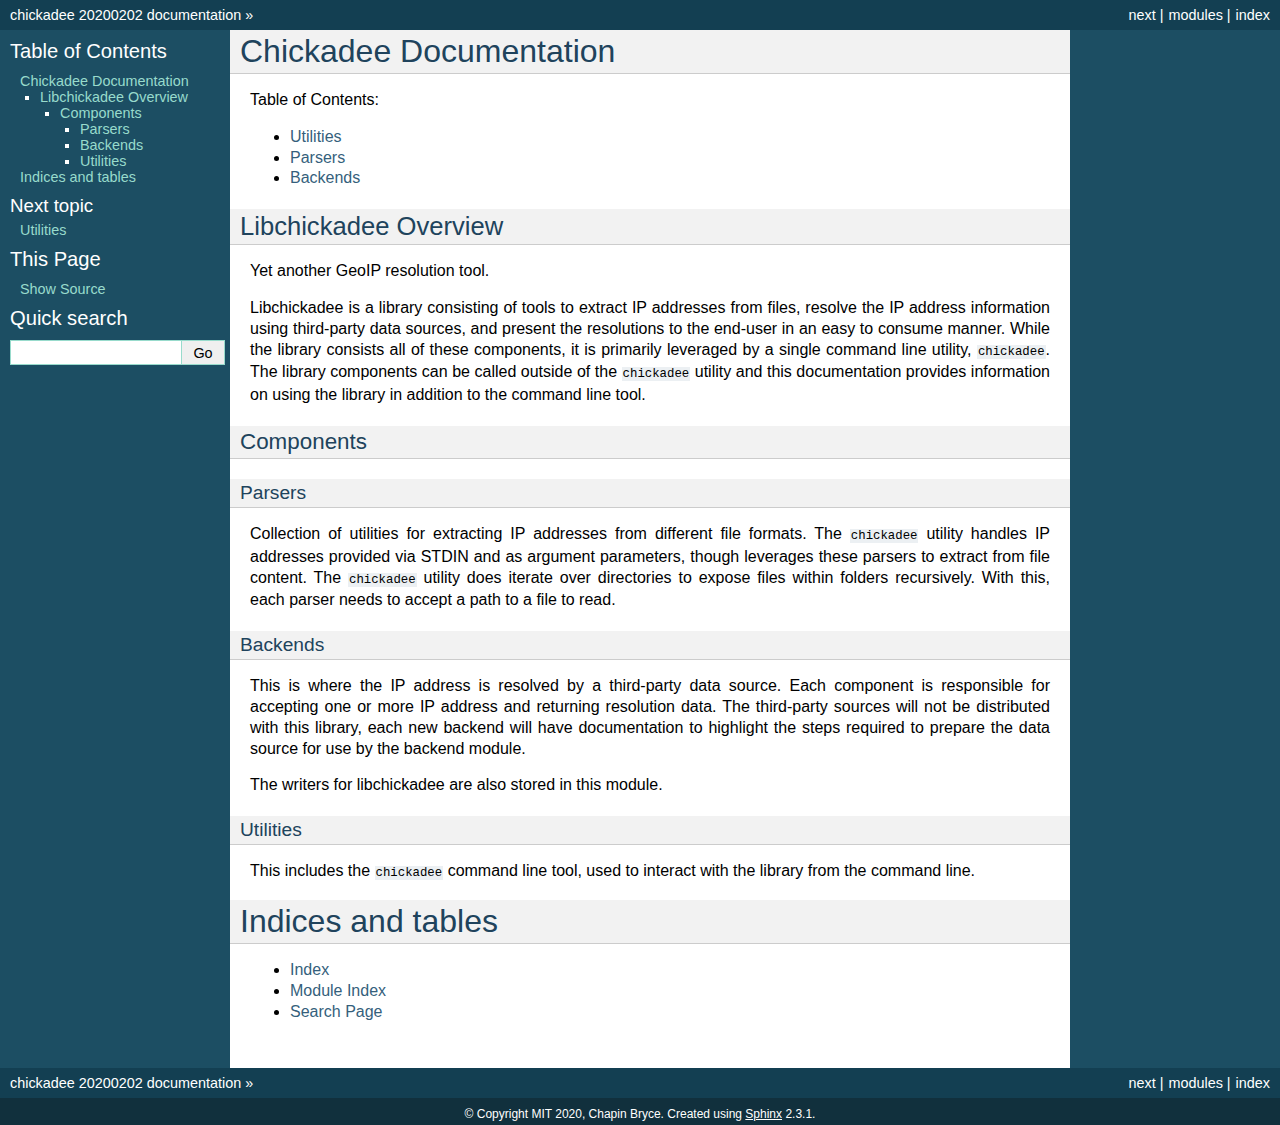
==== docs/index.html @ fbd3fe8a "Added generated documentation" ====
<!DOCTYPE html>

<html xmlns="http://www.w3.org/1999/xhtml">
  <head>
    <meta charset="utf-8" />
    <title>Chickadee Documentation &#8212; chickadee 20200202 documentation</title>
    <link rel="stylesheet" href="_static/classic.css" type="text/css" />
    <link rel="stylesheet" href="_static/pygments.css" type="text/css" />
    
    <script type="text/javascript" id="documentation_options" data-url_root="./" src="_static/documentation_options.js"></script>
    <script type="text/javascript" src="_static/jquery.js"></script>
    <script type="text/javascript" src="_static/underscore.js"></script>
    <script type="text/javascript" src="_static/doctools.js"></script>
    <script type="text/javascript" src="_static/language_data.js"></script>
    
    <link rel="index" title="Index" href="genindex.html" />
    <link rel="search" title="Search" href="search.html" />
    <link rel="next" title="Utilities" href="utilities.html" /> 
  </head><body>
    <div class="related" role="navigation" aria-label="related navigation">
      <h3>Navigation</h3>
      <ul>
        <li class="right" style="margin-right: 10px">
          <a href="genindex.html" title="General Index"
             accesskey="I">index</a></li>
        <li class="right" >
          <a href="py-modindex.html" title="Python Module Index"
             >modules</a> |</li>
        <li class="right" >
          <a href="utilities.html" title="Utilities"
             accesskey="N">next</a> |</li>
        <li class="nav-item nav-item-0"><a href="#">chickadee 20200202 documentation</a> &#187;</li> 
      </ul>
    </div>  

    <div class="document">
      <div class="documentwrapper">
        <div class="bodywrapper">
          <div class="body" role="main">
            
  <div class="section" id="chickadee-documentation">
<h1>Chickadee Documentation<a class="headerlink" href="#chickadee-documentation" title="Permalink to this headline">¶</a></h1>
<div class="toctree-wrapper compound">
<p class="caption"><span class="caption-text">Table of Contents:</span></p>
<ul>
<li class="toctree-l1"><a class="reference internal" href="utilities.html">Utilities</a></li>
<li class="toctree-l1"><a class="reference internal" href="parsers.html">Parsers</a></li>
<li class="toctree-l1"><a class="reference internal" href="backends.html">Backends</a></li>
</ul>
</div>
<span class="target" id="module-libchickadee"></span><div class="section" id="libchickadee-overview">
<h2>Libchickadee Overview<a class="headerlink" href="#libchickadee-overview" title="Permalink to this headline">¶</a></h2>
<p>Yet another GeoIP resolution tool.</p>
<p>Libchickadee is a library consisting of tools to extract IP addresses from
files, resolve the IP address information using third-party data sources, and
present the resolutions to the end-user in an easy to consume manner. While the
library consists all of these components, it is primarily leveraged by a single
command line utility, <code class="docutils literal notranslate"><span class="pre">chickadee</span></code>. The library components can be called
outside of the <code class="docutils literal notranslate"><span class="pre">chickadee</span></code> utility and this documentation provides
information on using the library in addition to the command line tool.</p>
<div class="section" id="components">
<h3>Components<a class="headerlink" href="#components" title="Permalink to this headline">¶</a></h3>
<div class="section" id="parsers">
<h4>Parsers<a class="headerlink" href="#parsers" title="Permalink to this headline">¶</a></h4>
<p>Collection of utilities for extracting IP addresses from different file
formats. The <code class="docutils literal notranslate"><span class="pre">chickadee</span></code> utility handles IP addresses provided via STDIN
and as argument parameters, though leverages these parsers to extract from
file content. The <code class="docutils literal notranslate"><span class="pre">chickadee</span></code> utility does iterate over directories to
expose files within folders recursively. With this, each parser needs to
accept a path to a file to read.</p>
</div>
<div class="section" id="backends">
<h4>Backends<a class="headerlink" href="#backends" title="Permalink to this headline">¶</a></h4>
<p>This is where the IP address is resolved by a third-party data source. Each
component is responsible for accepting one or more IP address and returning
resolution data. The third-party sources will not be distributed with this
library, each new backend will have documentation to highlight the steps
required to prepare the data source for use by the backend module.</p>
<p>The writers for libchickadee are also stored in this module.</p>
</div>
<div class="section" id="utilities">
<h4>Utilities<a class="headerlink" href="#utilities" title="Permalink to this headline">¶</a></h4>
<p>This includes the <code class="docutils literal notranslate"><span class="pre">chickadee</span></code> command line tool, used to interact with the
library from the command line.</p>
</div>
</div>
</div>
</div>
<div class="section" id="indices-and-tables">
<h1>Indices and tables<a class="headerlink" href="#indices-and-tables" title="Permalink to this headline">¶</a></h1>
<ul class="simple">
<li><p><a class="reference internal" href="genindex.html"><span class="std std-ref">Index</span></a></p></li>
<li><p><a class="reference internal" href="py-modindex.html"><span class="std std-ref">Module Index</span></a></p></li>
<li><p><a class="reference internal" href="search.html"><span class="std std-ref">Search Page</span></a></p></li>
</ul>
</div>


          </div>
        </div>
      </div>
      <div class="sphinxsidebar" role="navigation" aria-label="main navigation">
        <div class="sphinxsidebarwrapper">
  <h3><a href="#">Table of Contents</a></h3>
  <ul>
<li><a class="reference internal" href="#">Chickadee Documentation</a><ul>
<li><a class="reference internal" href="#libchickadee-overview">Libchickadee Overview</a><ul>
<li><a class="reference internal" href="#components">Components</a><ul>
<li><a class="reference internal" href="#parsers">Parsers</a></li>
<li><a class="reference internal" href="#backends">Backends</a></li>
<li><a class="reference internal" href="#utilities">Utilities</a></li>
</ul>
</li>
</ul>
</li>
</ul>
</li>
<li><a class="reference internal" href="#indices-and-tables">Indices and tables</a></li>
</ul>

  <h4>Next topic</h4>
  <p class="topless"><a href="utilities.html"
                        title="next chapter">Utilities</a></p>
  <div role="note" aria-label="source link">
    <h3>This Page</h3>
    <ul class="this-page-menu">
      <li><a href="_sources/index.rst.txt"
            rel="nofollow">Show Source</a></li>
    </ul>
   </div>
<div id="searchbox" style="display: none" role="search">
  <h3 id="searchlabel">Quick search</h3>
    <div class="searchformwrapper">
    <form class="search" action="search.html" method="get">
      <input type="text" name="q" aria-labelledby="searchlabel" />
      <input type="submit" value="Go" />
    </form>
    </div>
</div>
<script type="text/javascript">$('#searchbox').show(0);</script>
        </div>
      </div>
      <div class="clearer"></div>
    </div>
    <div class="related" role="navigation" aria-label="related navigation">
      <h3>Navigation</h3>
      <ul>
        <li class="right" style="margin-right: 10px">
          <a href="genindex.html" title="General Index"
             >index</a></li>
        <li class="right" >
          <a href="py-modindex.html" title="Python Module Index"
             >modules</a> |</li>
        <li class="right" >
          <a href="utilities.html" title="Utilities"
             >next</a> |</li>
        <li class="nav-item nav-item-0"><a href="#">chickadee 20200202 documentation</a> &#187;</li> 
      </ul>
    </div>
    <div class="footer" role="contentinfo">
        &#169; Copyright MIT 2020, Chapin Bryce.
      Created using <a href="http://sphinx-doc.org/">Sphinx</a> 2.3.1.
    </div>
  </body>
</html>
---- docs/_static/classic.css ----
/*
 * classic.css_t
 * ~~~~~~~~~~~~~
 *
 * Sphinx stylesheet -- classic theme.
 *
 * :copyright: Copyright 2007-2019 by the Sphinx team, see AUTHORS.
 * :license: BSD, see LICENSE for details.
 *
 */

@import url("basic.css");

/* -- page layout ----------------------------------------------------------- */

html {
    /* CSS hack for macOS's scrollbar (see #1125) */
    background-color: #FFFFFF;
}

body {
    font-family: sans-serif;
    font-size: 100%;
    background-color: #11303d;
    color: #000;
    margin: 0;
    padding: 0;
}

div.document {
    background-color: #1c4e63;
}

div.documentwrapper {
    float: left;
    width: 100%;
}

div.bodywrapper {
    margin: 0 0 0 230px;
}

div.body {
    background-color: #ffffff;
    color: #000000;
    padding: 0 20px 30px 20px;
}

div.footer {
    color: #ffffff;
    width: 100%;
    padding: 9px 0 9px 0;
    text-align: center;
    font-size: 75%;
}

div.footer a {
    color: #ffffff;
    text-decoration: underline;
}

div.related {
    background-color: #133f52;
    line-height: 30px;
    color: #ffffff;
}

div.related a {
    color: #ffffff;
}

div.sphinxsidebar {
}

div.sphinxsidebar h3 {
    font-family: 'Trebuchet MS', sans-serif;
    color: #ffffff;
    font-size: 1.4em;
    font-weight: normal;
    margin: 0;
    padding: 0;
}

div.sphinxsidebar h3 a {
    color: #ffffff;
}

div.sphinxsidebar h4 {
    font-family: 'Trebuchet MS', sans-serif;
    color: #ffffff;
    font-size: 1.3em;
    font-weight: normal;
    margin: 5px 0 0 0;
    padding: 0;
}

div.sphinxsidebar p {
    color: #ffffff;
}

div.sphinxsidebar p.topless {
    margin: 5px 10px 10px 10px;
}

div.sphinxsidebar ul {
    margin: 10px;
    padding: 0;
    color: #ffffff;
}

div.sphinxsidebar a {
    color: #98dbcc;
}

div.sphinxsidebar input {
    border: 1px solid #98dbcc;
    font-family: sans-serif;
    font-size: 1em;
}



/* -- hyperlink styles ------------------------------------------------------ */

a {
    color: #355f7c;
    text-decoration: none;
}

a:visited {
    color: #355f7c;
    text-decoration: none;
}

a:hover {
    text-decoration: underline;
}



/* -- body styles ----------------------------------------------------------- */

div.body h1,
div.body h2,
div.body h3,
div.body h4,
div.body h5,
div.body h6 {
    font-family: 'Trebuchet MS', sans-serif;
    background-color: #f2f2f2;
    font-weight: normal;
    color: #20435c;
    border-bottom: 1px solid #ccc;
    margin: 20px -20px 10px -20px;
    padding: 3px 0 3px 10px;
}

div.body h1 { margin-top: 0; font-size: 200%; }
div.body h2 { font-size: 160%; }
div.body h3 { font-size: 140%; }
div.body h4 { font-size: 120%; }
div.body h5 { font-size: 110%; }
div.body h6 { font-size: 100%; }

a.headerlink {
    color: #c60f0f;
    font-size: 0.8em;
    padding: 0 4px 0 4px;
    text-decoration: none;
}

a.headerlink:hover {
    background-color: #c60f0f;
    color: white;
}

div.body p, div.body dd, div.body li, div.body blockquote {
    text-align: justify;
    line-height: 130%;
}

div.admonition p.admonition-title + p {
    display: inline;
}

div.admonition p {
    margin-bottom: 5px;
}

div.admonition pre {
    margin-bottom: 5px;
}

div.admonition ul, div.admonition ol {
    margin-bottom: 5px;
}

div.note {
    background-color: #eee;
    border: 1px solid #ccc;
}

div.seealso {
    background-color: #ffc;
    border: 1px solid #ff6;
}

div.topic {
    background-color: #eee;
}

div.warning {
    background-color: #ffe4e4;
    border: 1px solid #f66;
}

p.admonition-title {
    display: inline;
}

p.admonition-title:after {
    content: ":";
}

pre {
    padding: 5px;
    background-color: #eeffcc;
    color: #333333;
    line-height: 120%;
    border: 1px solid #ac9;
    border-left: none;
    border-right: none;
}

code {
    background-color: #ecf0f3;
    padding: 0 1px 0 1px;
    font-size: 0.95em;
}

th, dl.field-list > dt {
    background-color: #ede;
}

.warning code {
    background: #efc2c2;
}

.note code {
    background: #d6d6d6;
}

.viewcode-back {
    font-family: sans-serif;
}

div.viewcode-block:target {
    background-color: #f4debf;
    border-top: 1px solid #ac9;
    border-bottom: 1px solid #ac9;
}

div.code-block-caption {
    color: #efefef;
    background-color: #1c4e63;
}
---- docs/_static/pygments.css ----
.highlight .hll { background-color: #ffffcc }
.highlight  { background: #eeffcc; }
.highlight .c { color: #408090; font-style: italic } /* Comment */
.highlight .err { border: 1px solid #FF0000 } /* Error */
.highlight .k { color: #007020; font-weight: bold } /* Keyword */
.highlight .o { color: #666666 } /* Operator */
.highlight .ch { color: #408090; font-style: italic } /* Comment.Hashbang */
.highlight .cm { color: #408090; font-style: italic } /* Comment.Multiline */
.highlight .cp { color: #007020 } /* Comment.Preproc */
.highlight .cpf { color: #408090; font-style: italic } /* Comment.PreprocFile */
.highlight .c1 { color: #408090; font-style: italic } /* Comment.Single */
.highlight .cs { color: #408090; background-color: #fff0f0 } /* Comment.Special */
.highlight .gd { color: #A00000 } /* Generic.Deleted */
.highlight .ge { font-style: italic } /* Generic.Emph */
.highlight .gr { color: #FF0000 } /* Generic.Error */
.highlight .gh { color: #000080; font-weight: bold } /* Generic.Heading */
.highlight .gi { color: #00A000 } /* Generic.Inserted */
.highlight .go { color: #333333 } /* Generic.Output */
.highlight .gp { color: #c65d09; font-weight: bold } /* Generic.Prompt */
.highlight .gs { font-weight: bold } /* Generic.Strong */
.highlight .gu { color: #800080; font-weight: bold } /* Generic.Subheading */
.highlight .gt { color: #0044DD } /* Generic.Traceback */
.highlight .kc { color: #007020; font-weight: bold } /* Keyword.Constant */
.highlight .kd { color: #007020; font-weight: bold } /* Keyword.Declaration */
.highlight .kn { color: #007020; font-weight: bold } /* Keyword.Namespace */
.highlight .kp { color: #007020 } /* Keyword.Pseudo */
.highlight .kr { color: #007020; font-weight: bold } /* Keyword.Reserved */
.highlight .kt { color: #902000 } /* Keyword.Type */
.highlight .m { color: #208050 } /* Literal.Number */
.highlight .s { color: #4070a0 } /* Literal.String */
.highlight .na { color: #4070a0 } /* Name.Attribute */
.highlight .nb { color: #007020 } /* Name.Builtin */
.highlight .nc { color: #0e84b5; font-weight: bold } /* Name.Class */
.highlight .no { color: #60add5 } /* Name.Constant */
.highlight .nd { color: #555555; font-weight: bold } /* Name.Decorator */
.highlight .ni { color: #d55537; font-weight: bold } /* Name.Entity */
.highlight .ne { color: #007020 } /* Name.Exception */
.highlight .nf { color: #06287e } /* Name.Function */
.highlight .nl { color: #002070; font-weight: bold } /* Name.Label */
.highlight .nn { color: #0e84b5; font-weight: bold } /* Name.Namespace */
.highlight .nt { color: #062873; font-weight: bold } /* Name.Tag */
.highlight .nv { color: #bb60d5 } /* Name.Variable */
.highlight .ow { color: #007020; font-weight: bold } /* Operator.Word */
.highlight .w { color: #bbbbbb } /* Text.Whitespace */
.highlight .mb { color: #208050 } /* Literal.Number.Bin */
.highlight .mf { color: #208050 } /* Literal.Number.Float */
.highlight .mh { color: #208050 } /* Literal.Number.Hex */
.highlight .mi { color: #208050 } /* Literal.Number.Integer */
.highlight .mo { color: #208050 } /* Literal.Number.Oct */
.highlight .sa { color: #4070a0 } /* Literal.String.Affix */
.highlight .sb { color: #4070a0 } /* Literal.String.Backtick */
.highlight .sc { color: #4070a0 } /* Literal.String.Char */
.highlight .dl { color: #4070a0 } /* Literal.String.Delimiter */
.highlight .sd { color: #4070a0; font-style: italic } /* Literal.String.Doc */
.highlight .s2 { color: #4070a0 } /* Literal.String.Double */
.highlight .se { color: #4070a0; font-weight: bold } /* Literal.String.Escape */
.highlight .sh { color: #4070a0 } /* Literal.String.Heredoc */
.highlight .si { color: #70a0d0; font-style: italic } /* Literal.String.Interpol */
.highlight .sx { color: #c65d09 } /* Literal.String.Other */
.highlight .sr { color: #235388 } /* Literal.String.Regex */
.highlight .s1 { color: #4070a0 } /* Literal.String.Single */
.highlight .ss { color: #517918 } /* Literal.String.Symbol */
.highlight .bp { color: #007020 } /* Name.Builtin.Pseudo */
.highlight .fm { color: #06287e } /* Name.Function.Magic */
.highlight .vc { color: #bb60d5 } /* Name.Variable.Class */
.highlight .vg { color: #bb60d5 } /* Name.Variable.Global */
.highlight .vi { color: #bb60d5 } /* Name.Variable.Instance */
.highlight .vm { color: #bb60d5 } /* Name.Variable.Magic */
.highlight .il { color: #208050 } /* Literal.Number.Integer.Long */
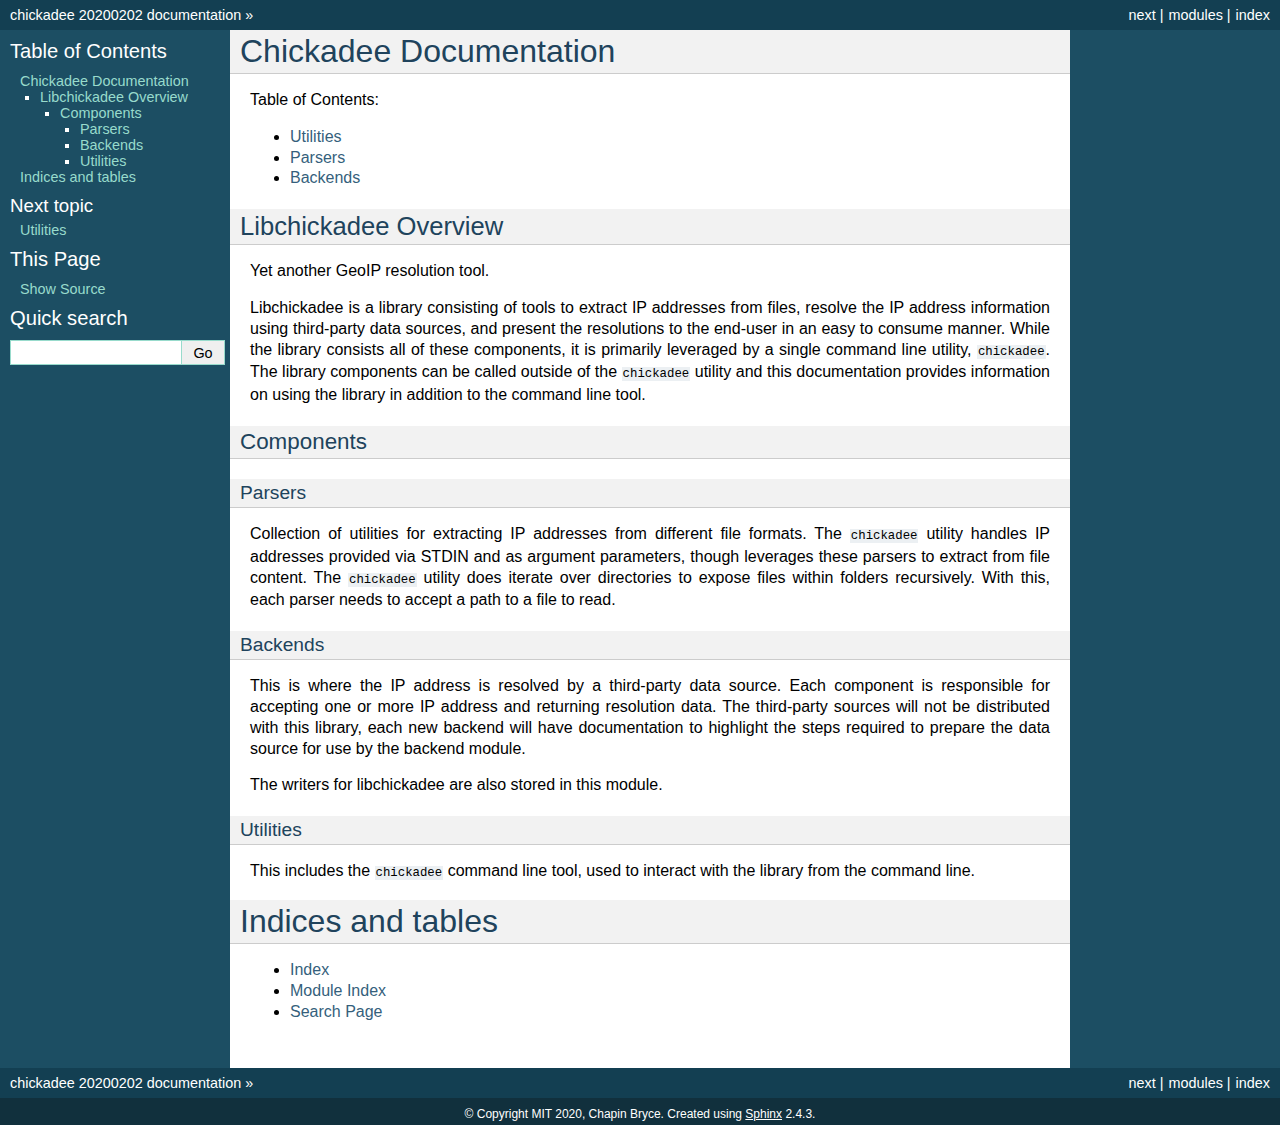
==== commit 9120af5b: "Updated docs" ====
--- a/docs/index.html
+++ b/docs/index.html
@@ -8,11 +8,11 @@
     <link rel="stylesheet" href="_static/classic.css" type="text/css" />
     <link rel="stylesheet" href="_static/pygments.css" type="text/css" />
     
-    <script type="text/javascript" id="documentation_options" data-url_root="./" src="_static/documentation_options.js"></script>
-    <script type="text/javascript" src="_static/jquery.js"></script>
-    <script type="text/javascript" src="_static/underscore.js"></script>
-    <script type="text/javascript" src="_static/doctools.js"></script>
-    <script type="text/javascript" src="_static/language_data.js"></script>
+    <script id="documentation_options" data-url_root="./" src="_static/documentation_options.js"></script>
+    <script src="_static/jquery.js"></script>
+    <script src="_static/underscore.js"></script>
+    <script src="_static/doctools.js"></script>
+    <script src="_static/language_data.js"></script>
     
     <link rel="index" title="Index" href="genindex.html" />
     <link rel="search" title="Search" href="search.html" />
@@ -138,7 +138,7 @@
     </form>
     </div>
 </div>
-<script type="text/javascript">$('#searchbox').show(0);</script>
+<script>$('#searchbox').show(0);</script>
         </div>
       </div>
       <div class="clearer"></div>
@@ -160,7 +160,7 @@
     </div>
     <div class="footer" role="contentinfo">
         &#169; Copyright MIT 2020, Chapin Bryce.
-      Created using <a href="http://sphinx-doc.org/">Sphinx</a> 2.3.1.
+      Created using <a href="http://sphinx-doc.org/">Sphinx</a> 2.4.3.
     </div>
   </body>
 </html>--- a/docs/_static/classic.css
+++ b/docs/_static/classic.css
@@ -4,7 +4,7 @@
  *
  * Sphinx stylesheet -- classic theme.
  *
- * :copyright: Copyright 2007-2019 by the Sphinx team, see AUTHORS.
+ * :copyright: Copyright 2007-2020 by the Sphinx team, see AUTHORS.
  * :license: BSD, see LICENSE for details.
  *
  */
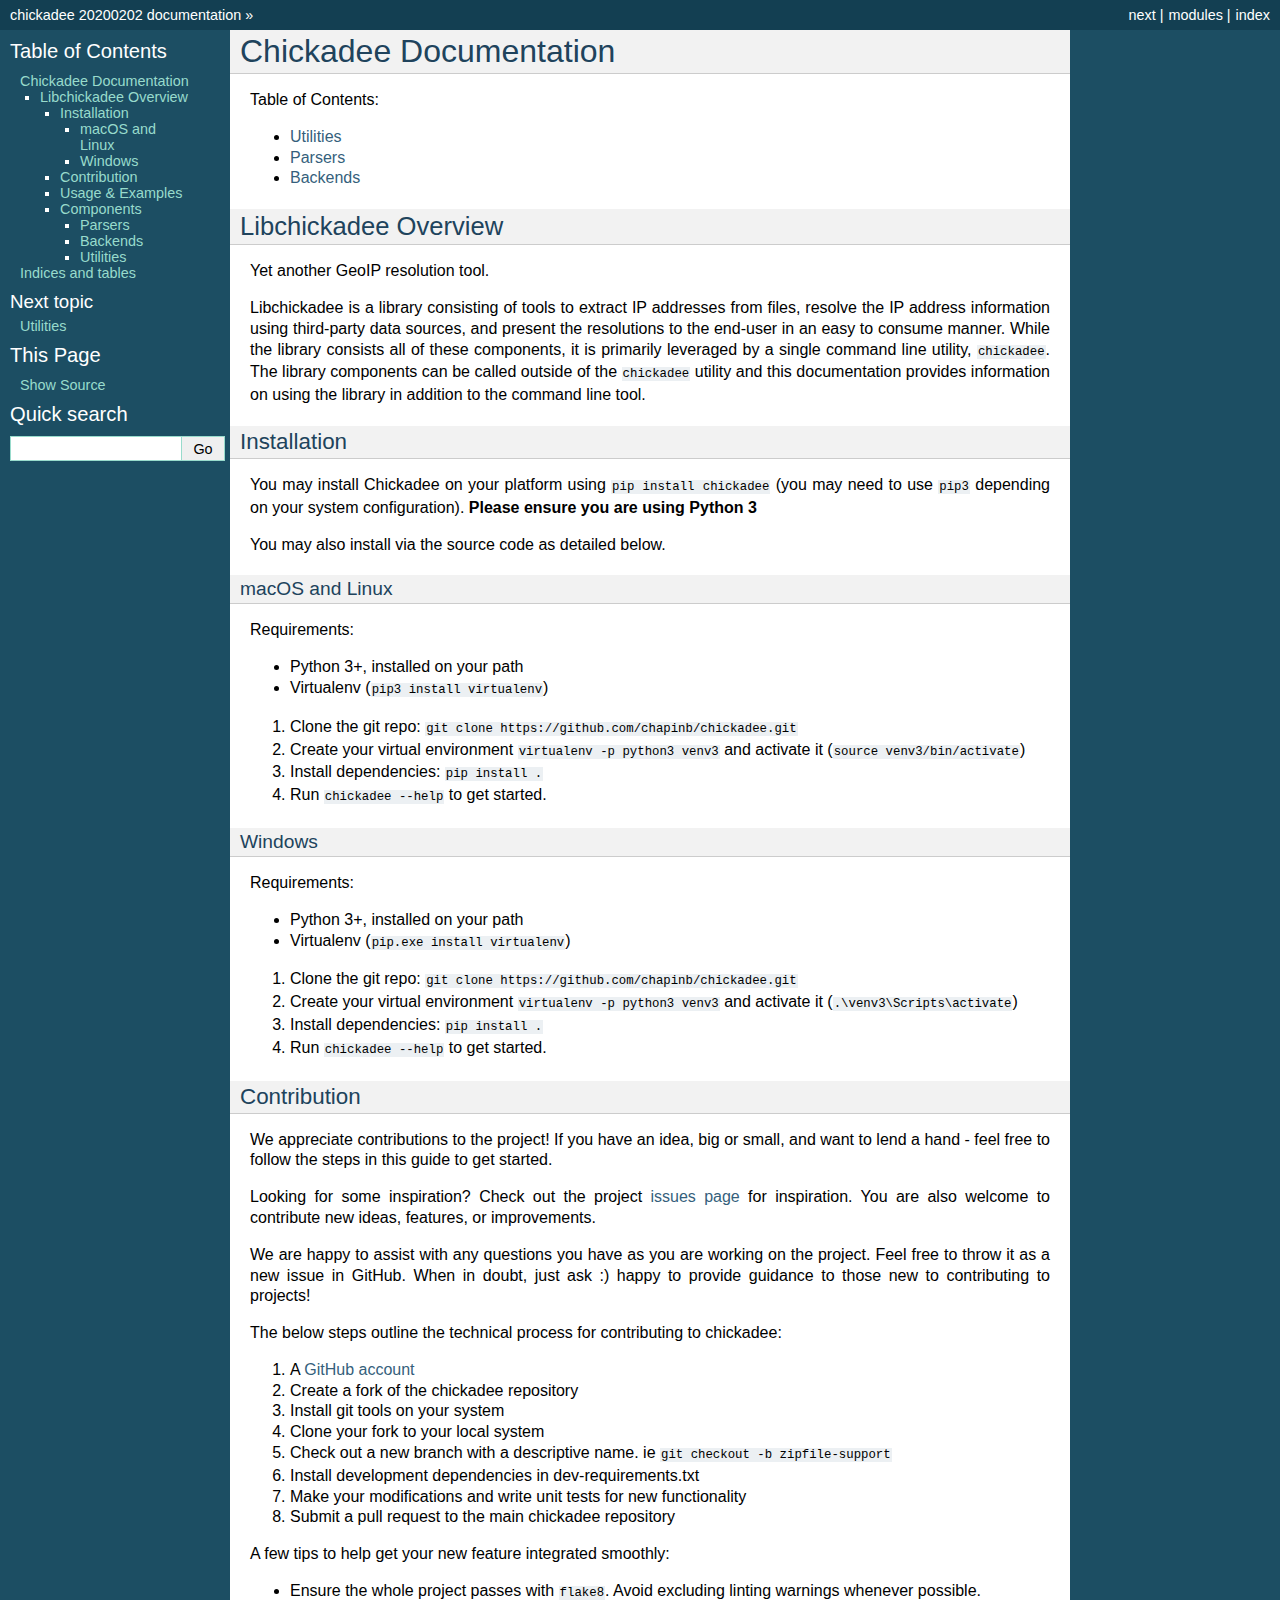
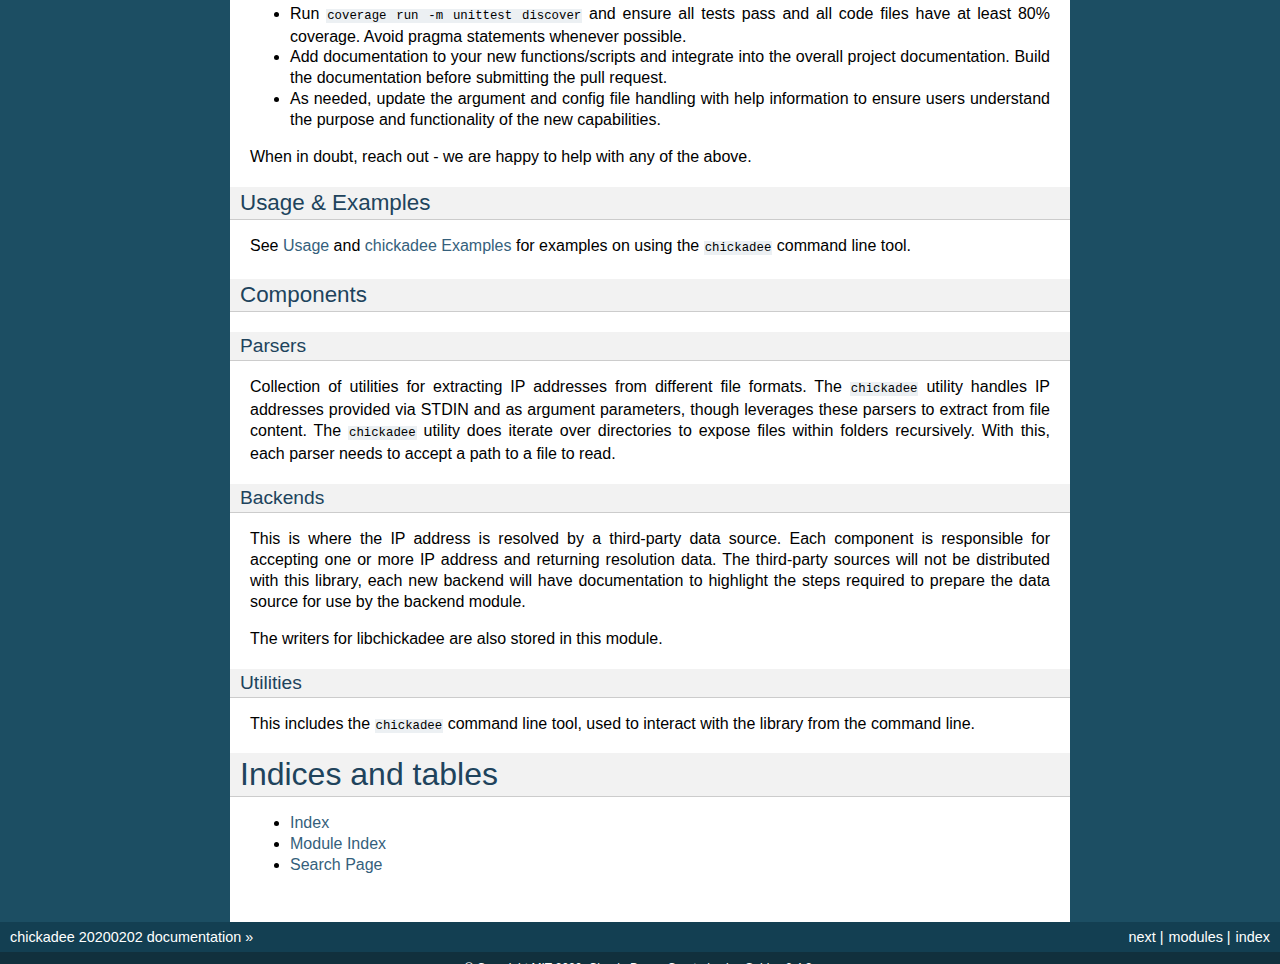
==== commit f67756aa: "Added contribution and installation docs" ====
--- a/docs/index.html
+++ b/docs/index.html
@@ -59,6 +59,87 @@
 command line utility, <code class="docutils literal notranslate"><span class="pre">chickadee</span></code>. The library components can be called
 outside of the <code class="docutils literal notranslate"><span class="pre">chickadee</span></code> utility and this documentation provides
 information on using the library in addition to the command line tool.</p>
+<div class="section" id="installation">
+<span id="id1"></span><h3>Installation<a class="headerlink" href="#installation" title="Permalink to this headline">¶</a></h3>
+<p>You may install Chickadee on your platform using <code class="docutils literal notranslate"><span class="pre">pip</span> <span class="pre">install</span> <span class="pre">chickadee</span></code> (you
+may need to use <code class="docutils literal notranslate"><span class="pre">pip3</span></code> depending on your system configuration).
+<strong>Please ensure you are using Python 3</strong></p>
+<p>You may also install via the source code as detailed below.</p>
+<div class="section" id="macos-and-linux">
+<h4>macOS and Linux<a class="headerlink" href="#macos-and-linux" title="Permalink to this headline">¶</a></h4>
+<p>Requirements:</p>
+<ul class="simple">
+<li><p>Python 3+, installed on your path</p></li>
+<li><p>Virtualenv (<code class="docutils literal notranslate"><span class="pre">pip3</span> <span class="pre">install</span> <span class="pre">virtualenv</span></code>)</p></li>
+</ul>
+<ol class="arabic simple">
+<li><p>Clone the git repo: <code class="docutils literal notranslate"><span class="pre">git</span> <span class="pre">clone</span> <span class="pre">https://github.com/chapinb/chickadee.git</span></code></p></li>
+<li><p>Create your virtual environment <code class="docutils literal notranslate"><span class="pre">virtualenv</span> <span class="pre">-p</span> <span class="pre">python3</span> <span class="pre">venv3</span></code> and
+activate it (<code class="docutils literal notranslate"><span class="pre">source</span> <span class="pre">venv3/bin/activate</span></code>)</p></li>
+<li><p>Install dependencies: <code class="docutils literal notranslate"><span class="pre">pip</span> <span class="pre">install</span> <span class="pre">.</span></code></p></li>
+<li><p>Run <code class="docutils literal notranslate"><span class="pre">chickadee</span> <span class="pre">--help</span></code> to get started.</p></li>
+</ol>
+</div>
+<div class="section" id="windows">
+<h4>Windows<a class="headerlink" href="#windows" title="Permalink to this headline">¶</a></h4>
+<p>Requirements:</p>
+<ul class="simple">
+<li><p>Python 3+, installed on your path</p></li>
+<li><p>Virtualenv (<code class="docutils literal notranslate"><span class="pre">pip.exe</span> <span class="pre">install</span> <span class="pre">virtualenv</span></code>)</p></li>
+</ul>
+<ol class="arabic simple">
+<li><p>Clone the git repo: <code class="docutils literal notranslate"><span class="pre">git</span> <span class="pre">clone</span> <span class="pre">https://github.com/chapinb/chickadee.git</span></code></p></li>
+<li><p>Create your virtual environment <code class="docutils literal notranslate"><span class="pre">virtualenv</span> <span class="pre">-p</span> <span class="pre">python3</span> <span class="pre">venv3</span></code> and activate
+it (<code class="docutils literal notranslate"><span class="pre">.\venv3\Scripts\activate</span></code>)</p></li>
+<li><p>Install dependencies: <code class="docutils literal notranslate"><span class="pre">pip</span> <span class="pre">install</span> <span class="pre">.</span></code></p></li>
+<li><p>Run <code class="docutils literal notranslate"><span class="pre">chickadee</span> <span class="pre">--help</span></code> to get started.</p></li>
+</ol>
+</div>
+</div>
+<div class="section" id="contribution">
+<h3>Contribution<a class="headerlink" href="#contribution" title="Permalink to this headline">¶</a></h3>
+<p>We appreciate contributions to the project! If you have an idea,
+big or small, and want to lend a hand - feel free to follow the
+steps in this guide to get started.</p>
+<p>Looking for some inspiration? Check out the project <a class="reference external" href="https://github.com/chapinb/chickadee/issues">issues page</a> for inspiration.
+You are also welcome to contribute new ideas, features, or improvements.</p>
+<p>We are happy to assist with any questions you have as you are working
+on the project. Feel free to throw it as a new issue in GitHub. When
+in doubt, just ask :) happy to provide guidance to those new to
+contributing to projects!</p>
+<p>The below steps outline the technical process for contributing to chickadee:</p>
+<ol class="arabic simple">
+<li><p>A <a class="reference external" href="https://github.com/join">GitHub account</a></p></li>
+<li><p>Create a fork of the chickadee repository</p></li>
+<li><p>Install git tools on your system</p></li>
+<li><p>Clone your fork to your local system</p></li>
+<li><p>Check out a new branch with a descriptive name.
+ie <code class="docutils literal notranslate"><span class="pre">git</span> <span class="pre">checkout</span> <span class="pre">-b</span> <span class="pre">zipfile-support</span></code></p></li>
+<li><p>Install development dependencies in dev-requirements.txt</p></li>
+<li><p>Make your modifications and write unit tests for new functionality</p></li>
+<li><p>Submit a pull request to the main chickadee repository</p></li>
+</ol>
+<p>A few tips to help get your new feature integrated smoothly:</p>
+<ul class="simple">
+<li><p>Ensure the whole project passes with <code class="docutils literal notranslate"><span class="pre">flake8</span></code>. Avoid excluding linting
+warnings whenever possible.</p></li>
+<li><p>Run <code class="docutils literal notranslate"><span class="pre">coverage</span> <span class="pre">run</span> <span class="pre">-m</span> <span class="pre">unittest</span> <span class="pre">discover</span></code> and ensure all tests pass
+and all code files have at least 80% coverage. Avoid pragma statements
+whenever possible.</p></li>
+<li><p>Add documentation to your new functions/scripts and integrate into
+the overall project documentation. Build the documentation before
+submitting the pull request.</p></li>
+<li><p>As needed, update the argument and config file handling with help
+information to ensure users understand the purpose and functionality
+of the new capabilities.</p></li>
+</ul>
+<p>When in doubt, reach out - we are happy to help with any of the above.</p>
+</div>
+<div class="section" id="usage-examples">
+<h3>Usage &amp; Examples<a class="headerlink" href="#usage-examples" title="Permalink to this headline">¶</a></h3>
+<p>See <a class="reference internal" href="utilities.html#chickadee-usage"><span class="std std-ref">Usage</span></a> and <a class="reference internal" href="utilities.html#chickadee-examples"><span class="std std-ref">chickadee Examples</span></a>
+for examples on using the <code class="docutils literal notranslate"><span class="pre">chickadee</span></code> command line tool.</p>
+</div>
 <div class="section" id="components">
 <h3>Components<a class="headerlink" href="#components" title="Permalink to this headline">¶</a></h3>
 <div class="section" id="parsers">
@@ -106,6 +187,13 @@
   <ul>
 <li><a class="reference internal" href="#">Chickadee Documentation</a><ul>
 <li><a class="reference internal" href="#libchickadee-overview">Libchickadee Overview</a><ul>
+<li><a class="reference internal" href="#installation">Installation</a><ul>
+<li><a class="reference internal" href="#macos-and-linux">macOS and Linux</a></li>
+<li><a class="reference internal" href="#windows">Windows</a></li>
+</ul>
+</li>
+<li><a class="reference internal" href="#contribution">Contribution</a></li>
+<li><a class="reference internal" href="#usage-examples">Usage &amp; Examples</a></li>
 <li><a class="reference internal" href="#components">Components</a><ul>
 <li><a class="reference internal" href="#parsers">Parsers</a></li>
 <li><a class="reference internal" href="#backends">Backends</a></li>
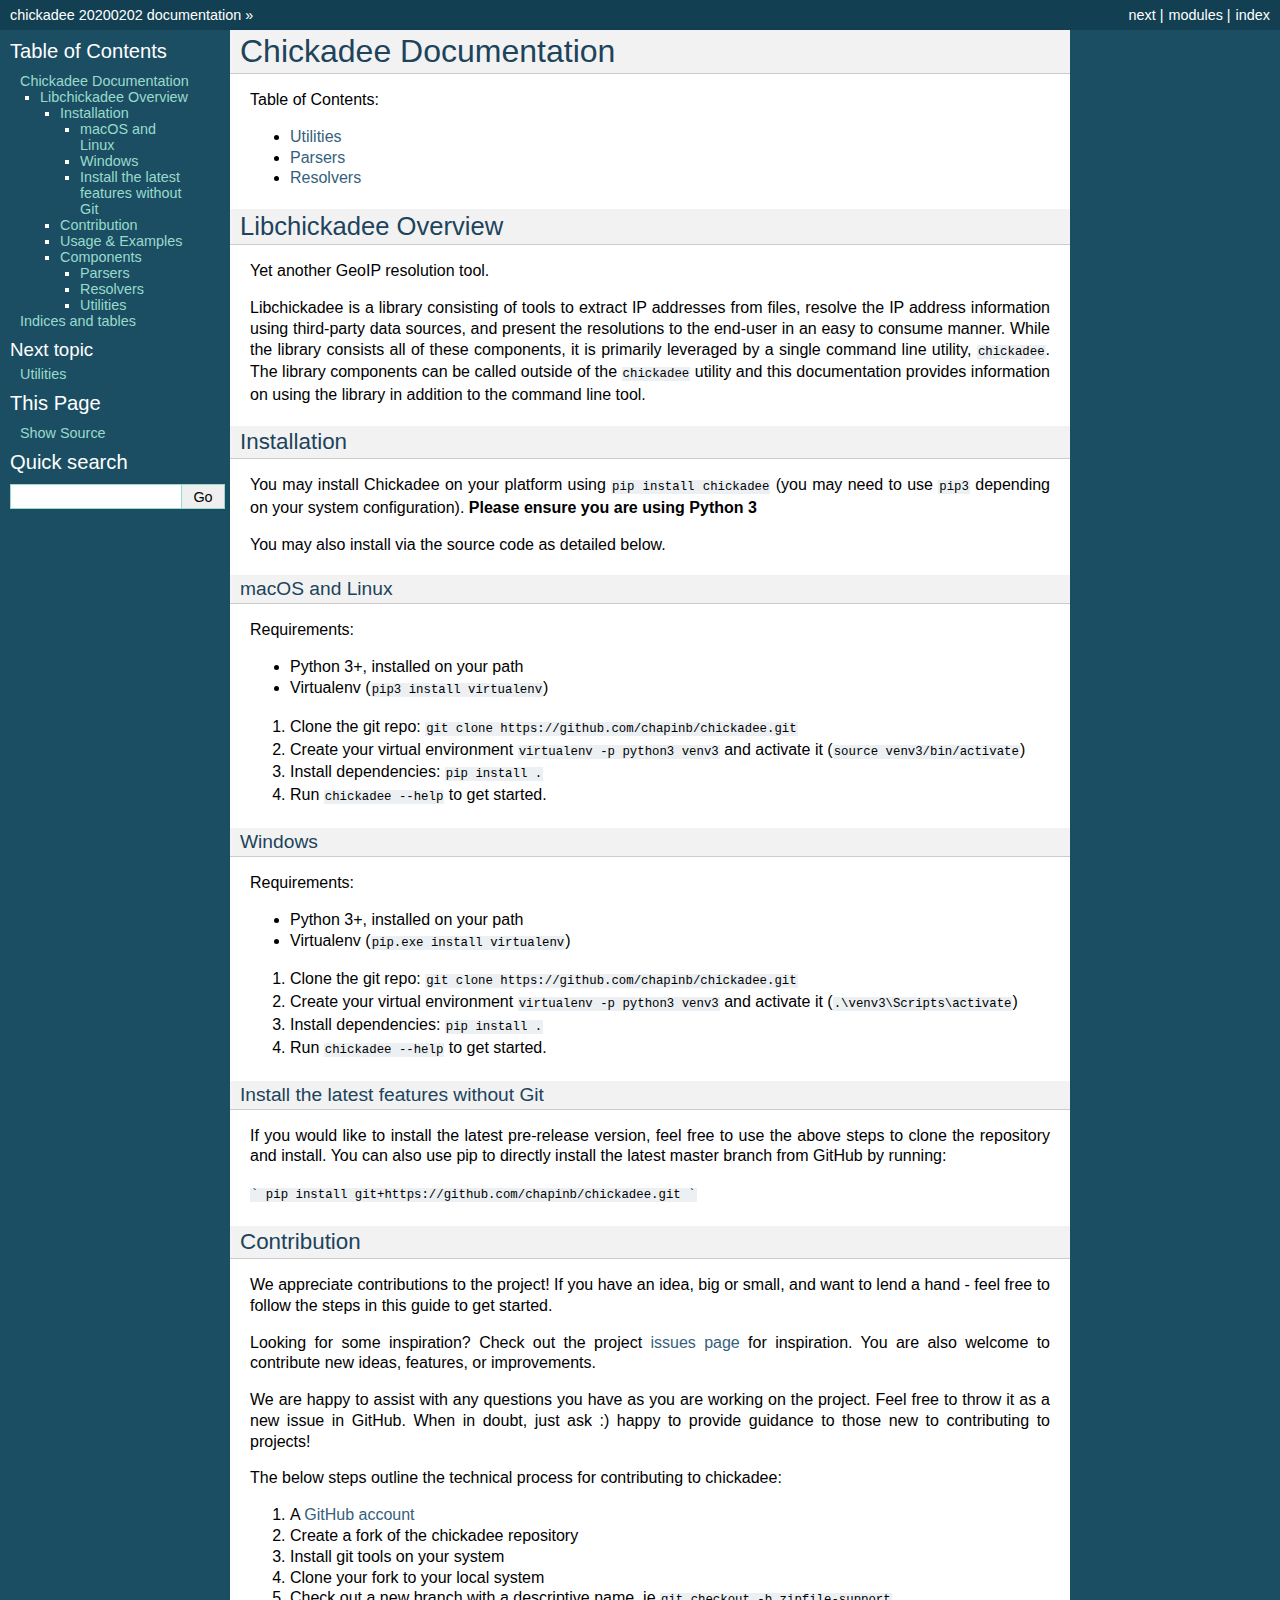
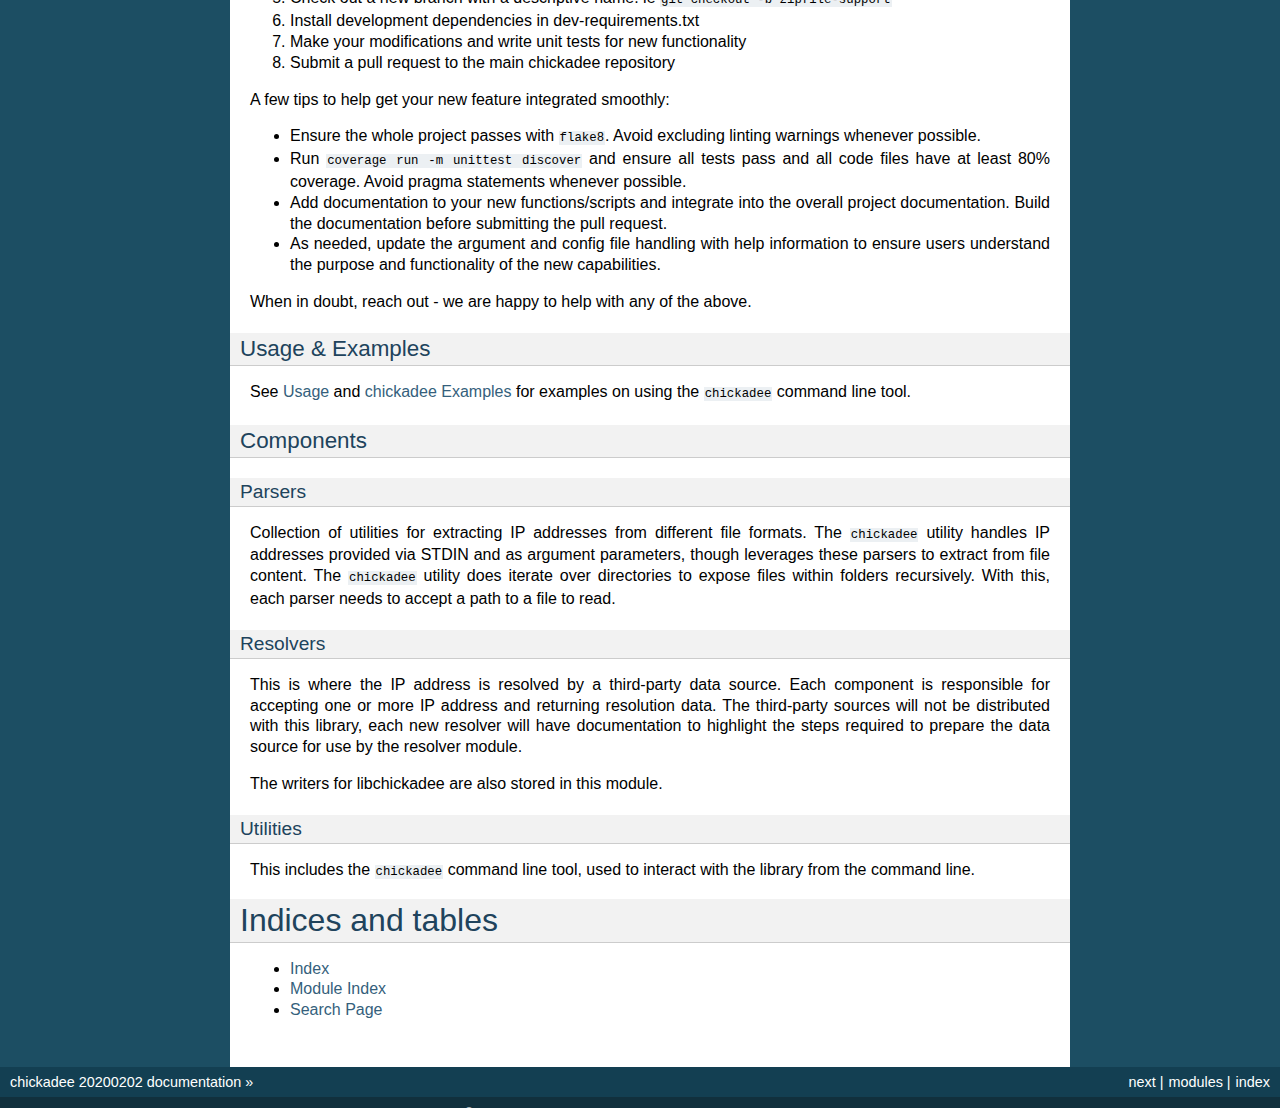
==== commit 6456d11e: "Increased support for VirusTotal" ====
--- a/docs/index.html
+++ b/docs/index.html
@@ -46,7 +46,7 @@
 <ul>
 <li class="toctree-l1"><a class="reference internal" href="utilities.html">Utilities</a></li>
 <li class="toctree-l1"><a class="reference internal" href="parsers.html">Parsers</a></li>
-<li class="toctree-l1"><a class="reference internal" href="backends.html">Backends</a></li>
+<li class="toctree-l1"><a class="reference internal" href="resolvers.html">Resolvers</a></li>
 </ul>
 </div>
 <span class="target" id="module-libchickadee"></span><div class="section" id="libchickadee-overview">
@@ -94,6 +94,15 @@
 <li><p>Install dependencies: <code class="docutils literal notranslate"><span class="pre">pip</span> <span class="pre">install</span> <span class="pre">.</span></code></p></li>
 <li><p>Run <code class="docutils literal notranslate"><span class="pre">chickadee</span> <span class="pre">--help</span></code> to get started.</p></li>
 </ol>
+</div>
+<div class="section" id="install-the-latest-features-without-git">
+<h4>Install the latest features without Git<a class="headerlink" href="#install-the-latest-features-without-git" title="Permalink to this headline">¶</a></h4>
+<p>If you would like to install the latest pre-release version, feel free to use
+the above steps to clone the repository and install. You can also use pip
+to directly install the latest master branch from GitHub by running:</p>
+<p><code class="docutils literal notranslate"><span class="pre">`</span>
+<span class="pre">pip</span> <span class="pre">install</span> <span class="pre">git+https://github.com/chapinb/chickadee.git</span>
+<span class="pre">`</span></code></p>
 </div>
 </div>
 <div class="section" id="contribution">
@@ -151,13 +160,13 @@
 expose files within folders recursively. With this, each parser needs to
 accept a path to a file to read.</p>
 </div>
-<div class="section" id="backends">
-<h4>Backends<a class="headerlink" href="#backends" title="Permalink to this headline">¶</a></h4>
+<div class="section" id="resolvers">
+<h4>Resolvers<a class="headerlink" href="#resolvers" title="Permalink to this headline">¶</a></h4>
 <p>This is where the IP address is resolved by a third-party data source. Each
 component is responsible for accepting one or more IP address and returning
 resolution data. The third-party sources will not be distributed with this
-library, each new backend will have documentation to highlight the steps
-required to prepare the data source for use by the backend module.</p>
+library, each new resolver will have documentation to highlight the steps
+required to prepare the data source for use by the resolver module.</p>
 <p>The writers for libchickadee are also stored in this module.</p>
 </div>
 <div class="section" id="utilities">
@@ -190,13 +199,14 @@
 <li><a class="reference internal" href="#installation">Installation</a><ul>
 <li><a class="reference internal" href="#macos-and-linux">macOS and Linux</a></li>
 <li><a class="reference internal" href="#windows">Windows</a></li>
+<li><a class="reference internal" href="#install-the-latest-features-without-git">Install the latest features without Git</a></li>
 </ul>
 </li>
 <li><a class="reference internal" href="#contribution">Contribution</a></li>
 <li><a class="reference internal" href="#usage-examples">Usage &amp; Examples</a></li>
 <li><a class="reference internal" href="#components">Components</a><ul>
 <li><a class="reference internal" href="#parsers">Parsers</a></li>
-<li><a class="reference internal" href="#backends">Backends</a></li>
+<li><a class="reference internal" href="#resolvers">Resolvers</a></li>
 <li><a class="reference internal" href="#utilities">Utilities</a></li>
 </ul>
 </li>
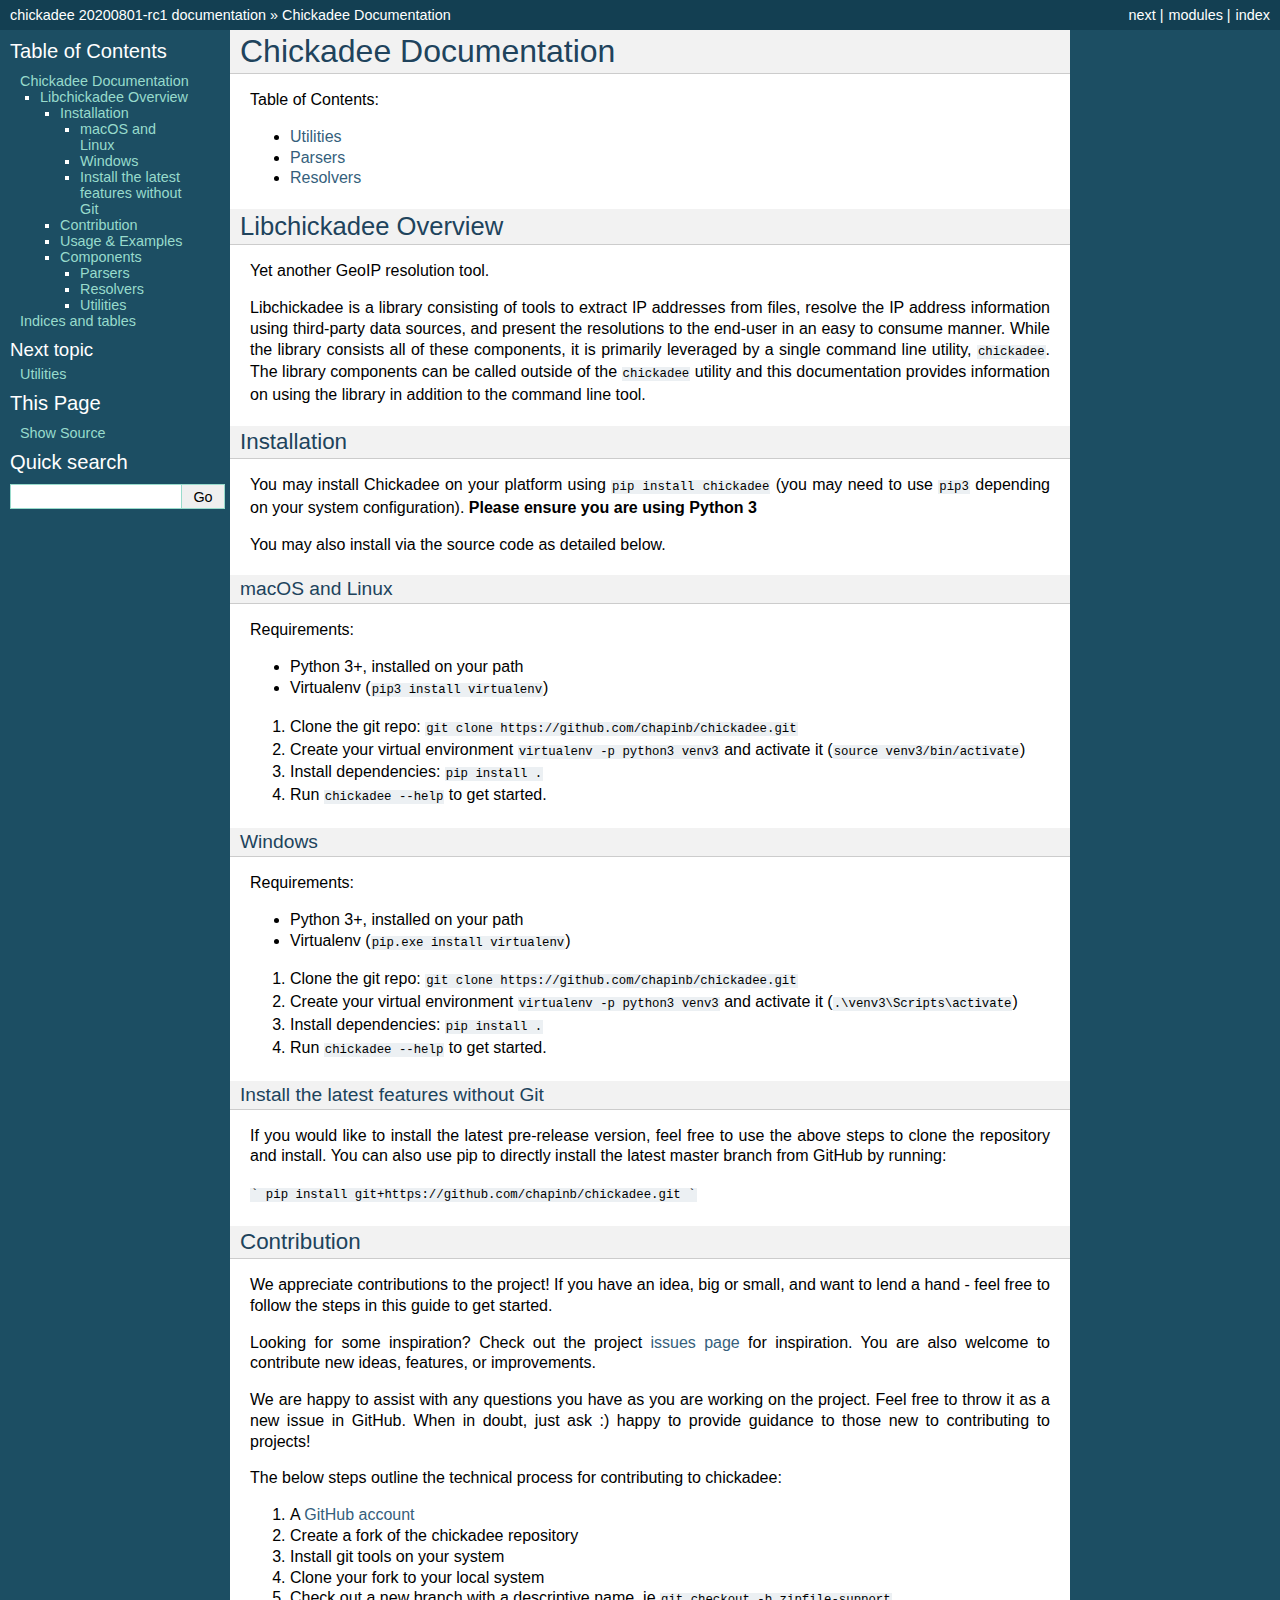
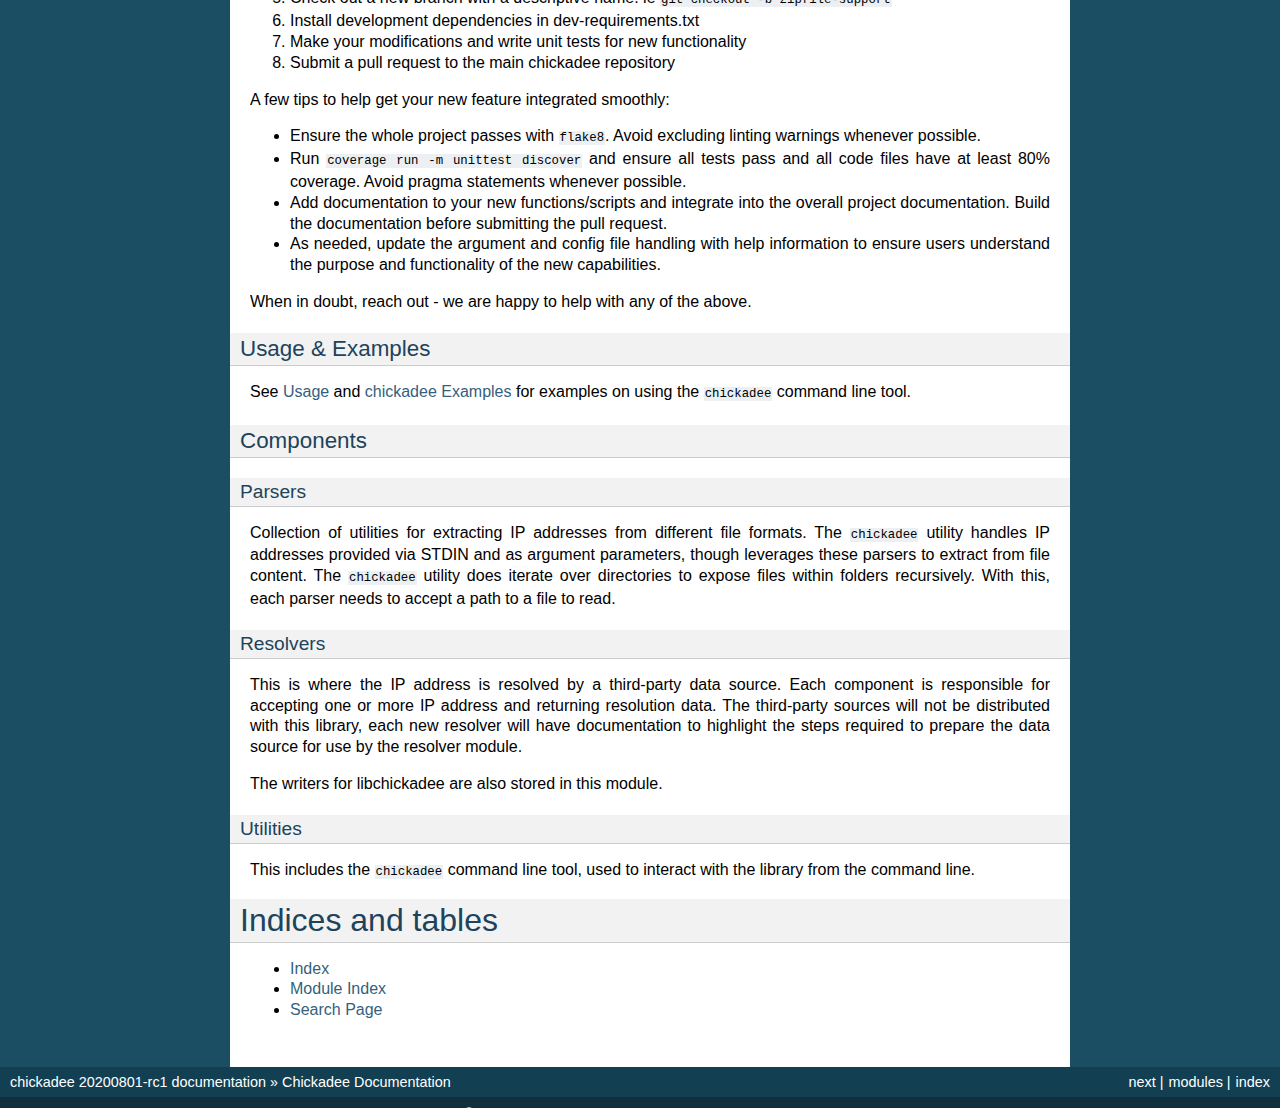
==== commit 77274729: "Improved documentation and docstrings" ====
--- a/docs/index.html
+++ b/docs/index.html
@@ -1,10 +1,11 @@
 
 <!DOCTYPE html>
 
-<html xmlns="http://www.w3.org/1999/xhtml">
+<html>
   <head>
     <meta charset="utf-8" />
-    <title>Chickadee Documentation &#8212; chickadee 20200202 documentation</title>
+    <meta name="viewport" content="width=device-width, initial-scale=1.0">
+    <title>Chickadee Documentation &#8212; chickadee 20200801-rc1 documentation</title>
     <link rel="stylesheet" href="_static/classic.css" type="text/css" />
     <link rel="stylesheet" href="_static/pygments.css" type="text/css" />
     
@@ -30,7 +31,8 @@
         <li class="right" >
           <a href="utilities.html" title="Utilities"
              accesskey="N">next</a> |</li>
-        <li class="nav-item nav-item-0"><a href="#">chickadee 20200202 documentation</a> &#187;</li> 
+        <li class="nav-item nav-item-0"><a href="#">chickadee 20200801-rc1 documentation</a> &#187;</li>
+        <li class="nav-item nav-item-this"><a href="">Chickadee Documentation</a></li> 
       </ul>
     </div>  
 
@@ -187,6 +189,7 @@
 </div>
 
 
+            <div class="clearer"></div>
           </div>
         </div>
       </div>
@@ -253,12 +256,13 @@
         <li class="right" >
           <a href="utilities.html" title="Utilities"
              >next</a> |</li>
-        <li class="nav-item nav-item-0"><a href="#">chickadee 20200202 documentation</a> &#187;</li> 
+        <li class="nav-item nav-item-0"><a href="#">chickadee 20200801-rc1 documentation</a> &#187;</li>
+        <li class="nav-item nav-item-this"><a href="">Chickadee Documentation</a></li> 
       </ul>
     </div>
     <div class="footer" role="contentinfo">
         &#169; Copyright MIT 2020, Chapin Bryce.
-      Created using <a href="http://sphinx-doc.org/">Sphinx</a> 2.4.3.
+      Created using <a href="https://www.sphinx-doc.org/">Sphinx</a> 3.1.2.
     </div>
   </body>
 </html>--- a/docs/_static/classic.css
+++ b/docs/_static/classic.css
@@ -224,8 +224,8 @@
 
 pre {
     padding: 5px;
-    background-color: #eeffcc;
-    color: #333333;
+    background-color: unset;
+    color: unset;
     line-height: 120%;
     border: 1px solid #ac9;
     border-left: none;
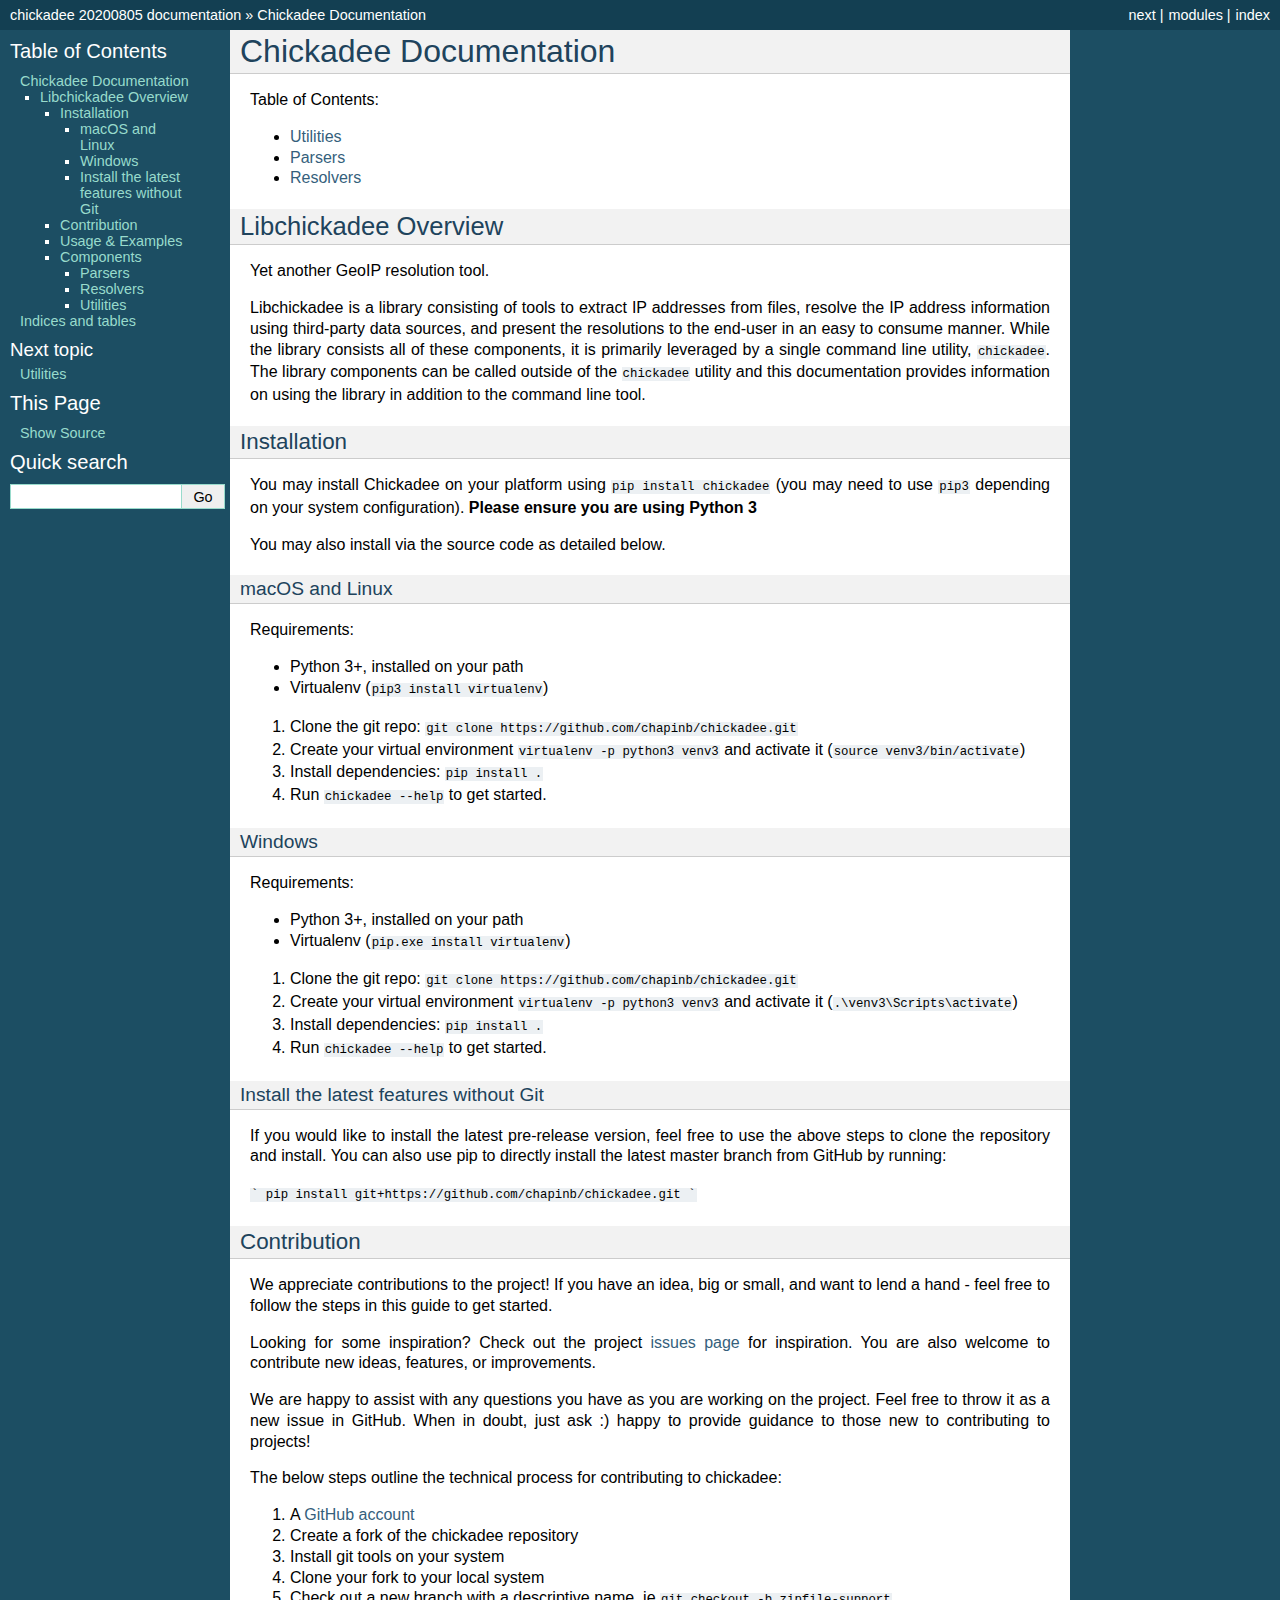
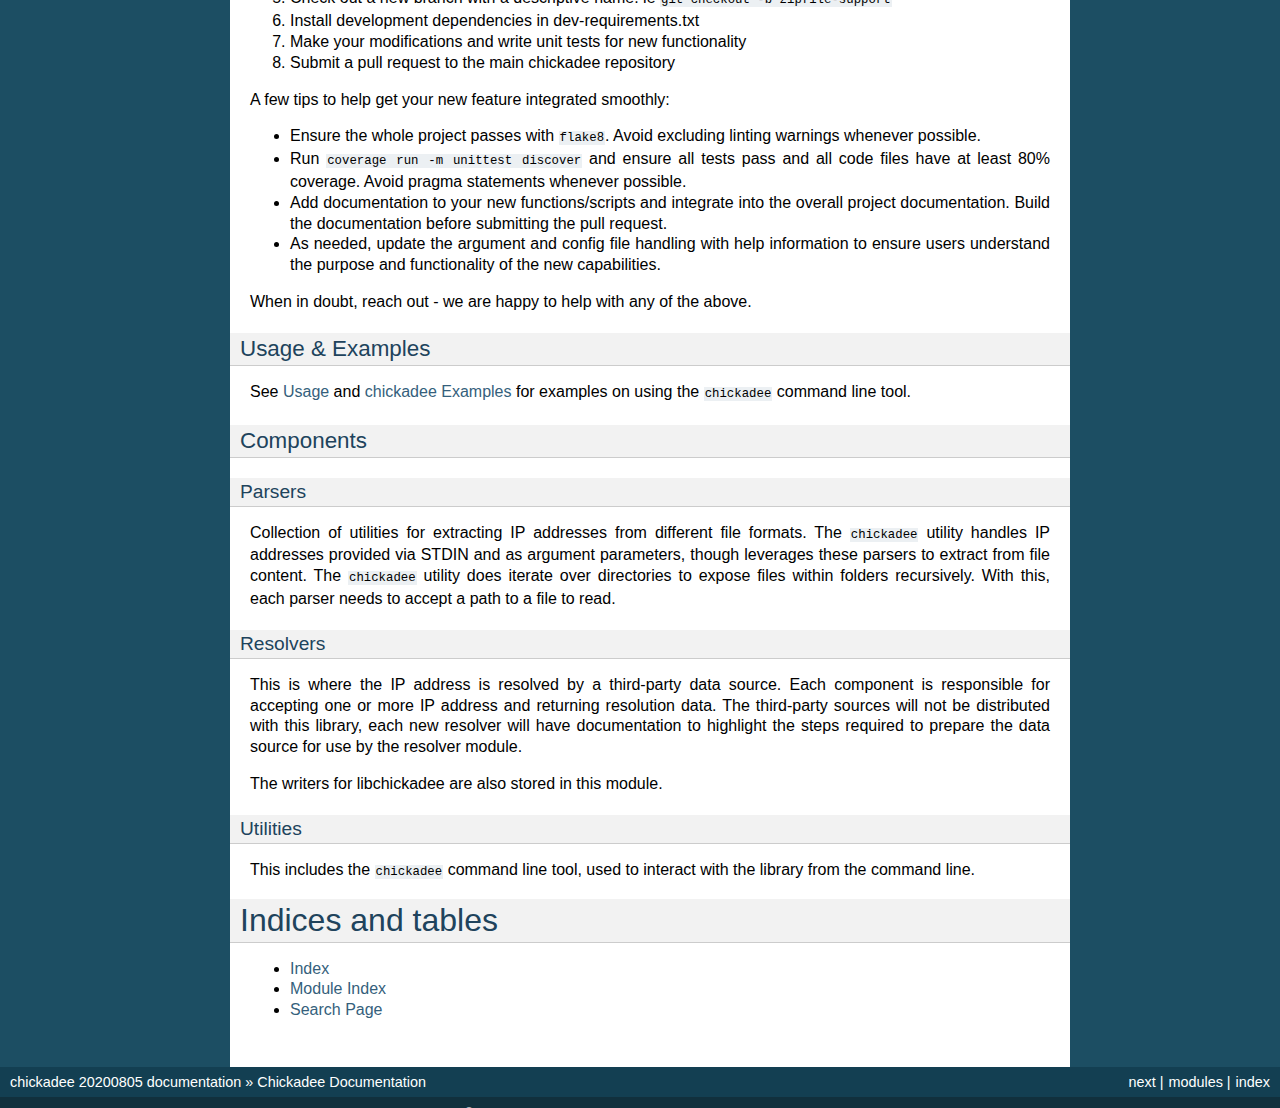
==== commit fa1273d7: "Allowed more inclusive requests versions." ====
--- a/docs/index.html
+++ b/docs/index.html
@@ -4,8 +4,8 @@
 <html>
   <head>
     <meta charset="utf-8" />
-    <meta name="viewport" content="width=device-width, initial-scale=1.0">
-    <title>Chickadee Documentation &#8212; chickadee 20200801-rc1 documentation</title>
+    <meta name="viewport" content="width=device-width, initial-scale=1.0" />
+    <title>Chickadee Documentation &#8212; chickadee 20200805 documentation</title>
     <link rel="stylesheet" href="_static/classic.css" type="text/css" />
     <link rel="stylesheet" href="_static/pygments.css" type="text/css" />
     
@@ -31,7 +31,7 @@
         <li class="right" >
           <a href="utilities.html" title="Utilities"
              accesskey="N">next</a> |</li>
-        <li class="nav-item nav-item-0"><a href="#">chickadee 20200801-rc1 documentation</a> &#187;</li>
+        <li class="nav-item nav-item-0"><a href="#">chickadee 20200805 documentation</a> &#187;</li>
         <li class="nav-item nav-item-this"><a href="">Chickadee Documentation</a></li> 
       </ul>
     </div>  
@@ -256,13 +256,13 @@
         <li class="right" >
           <a href="utilities.html" title="Utilities"
              >next</a> |</li>
-        <li class="nav-item nav-item-0"><a href="#">chickadee 20200801-rc1 documentation</a> &#187;</li>
+        <li class="nav-item nav-item-0"><a href="#">chickadee 20200805 documentation</a> &#187;</li>
         <li class="nav-item nav-item-this"><a href="">Chickadee Documentation</a></li> 
       </ul>
     </div>
     <div class="footer" role="contentinfo">
         &#169; Copyright MIT 2020, Chapin Bryce.
-      Created using <a href="https://www.sphinx-doc.org/">Sphinx</a> 3.1.2.
+      Created using <a href="https://www.sphinx-doc.org/">Sphinx</a> 3.2.1.
     </div>
   </body>
 </html>